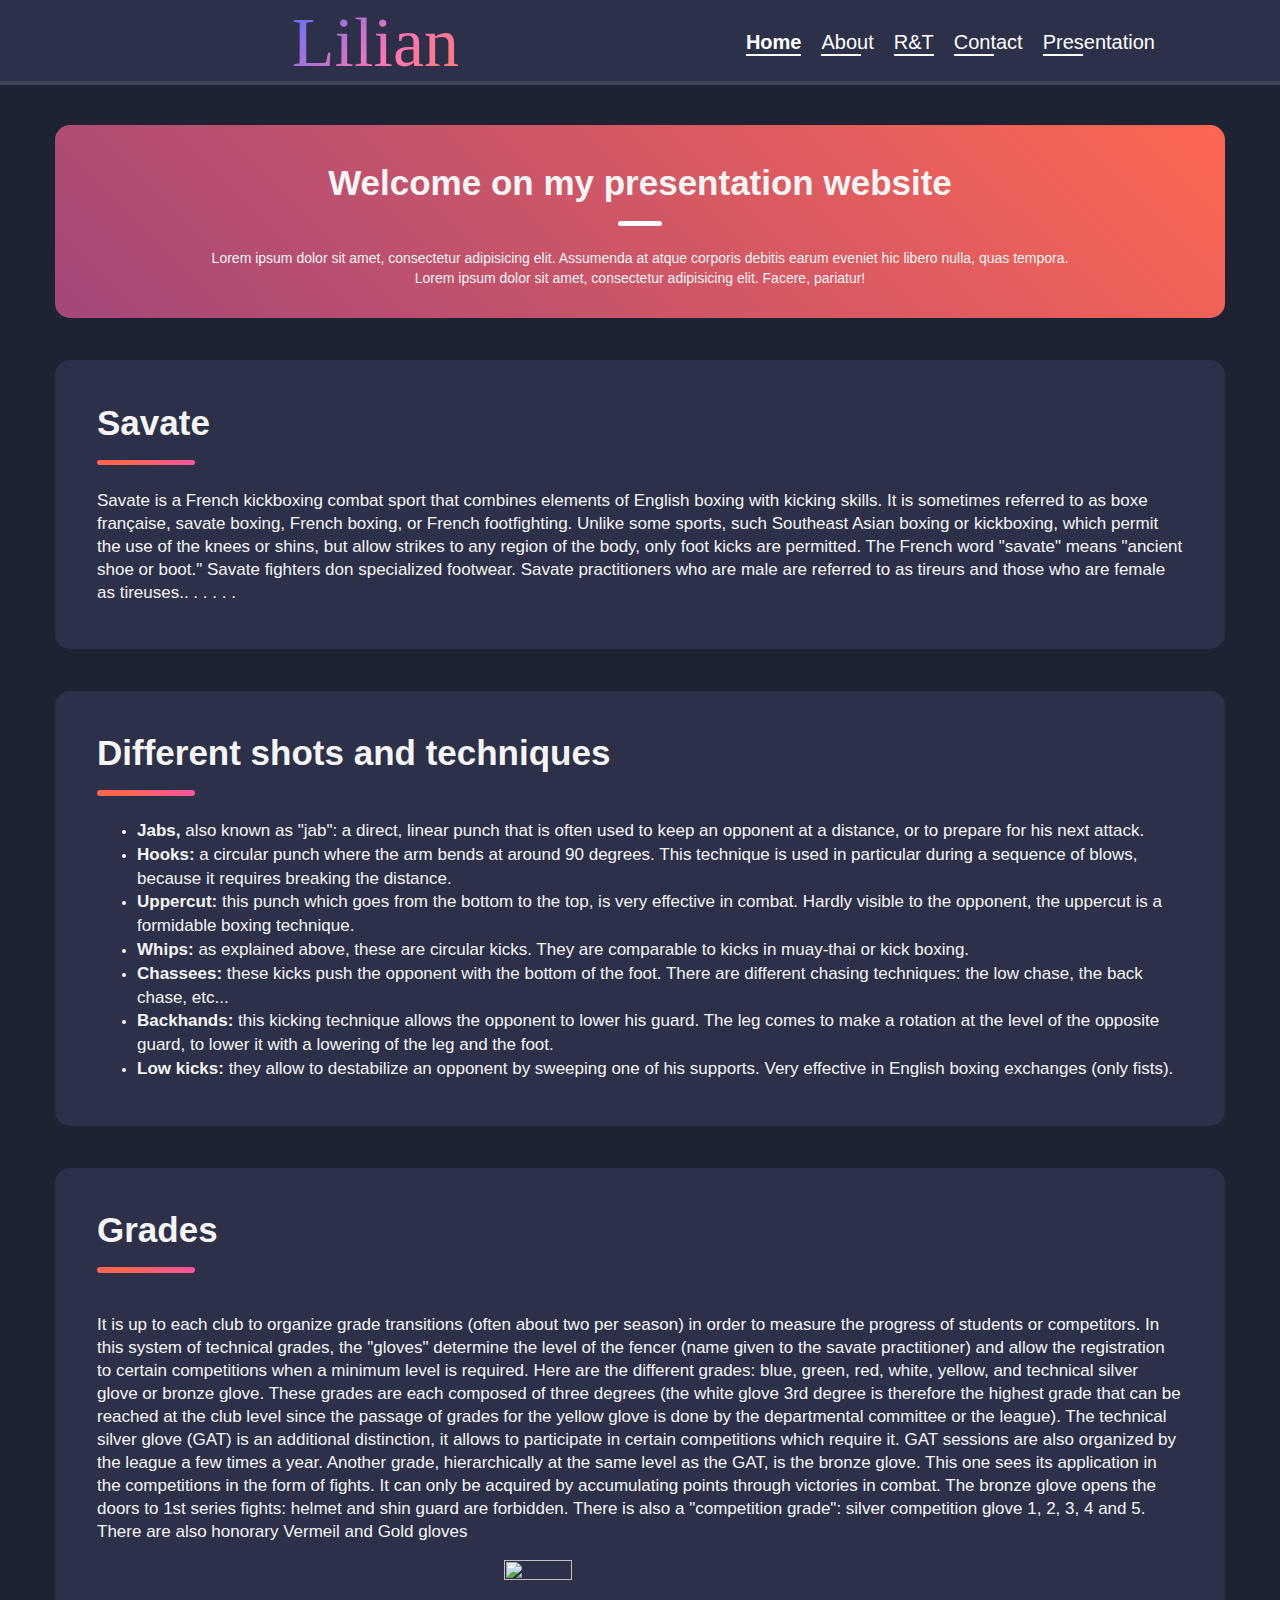
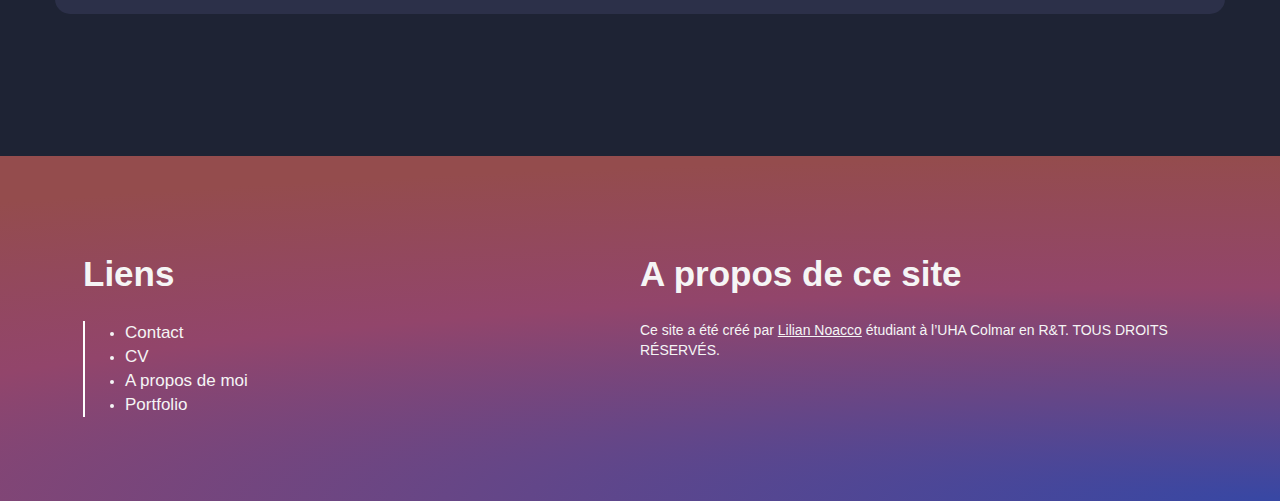
==== passion.html @ 74679b05 "push" ====
<!DOCTYPE html>
<html lang="fr-FR"><head><meta http-equiv="Content-Type" content="text/html; charset=UTF-8">
    <title>NOACCO LILIAN</title>

    <meta content="Lilian NOACCO" name="description">
    <meta content="Lilian, Noacco" name="keywords">
    <meta content="Lilian Noacco" name="author">
    <meta content="width=device-width, initial-scale=1.0" name="viewport">
    <!--website-favicon-->
    <link href="j'aiPasEncoreFaitL'icone" rel="icon">
    <!--style-->
    <link href="style.css" rel="stylesheet">

<body>
<!--Start Header -->
<header class="main-header">
    <section id="headerSection">
        <div class="inner-header">
            <div class="header-brand">
                <a class="brand-title" href="index.html">Lilian</a>
            </div>
            <input id="burger" class="burger-checkbox" type="checkbox">

            <label for="burger" class="nav-label">
                <span class="nav-span"></span>
                <span class="nav-span"></span>
                <span class="nav-span"></span>
            </label>
            <nav class="main-nav">
                <ul class="top-nav">
                    <li>
                        <div class="nav-elements"><a class="nav-link current" href="index.html">Home</a></div>
                    </li>
                    <li>
                        <div class="nav-elements"><a class="nav-link" href="#about">About</a></div>
                    </li>
                    <li>
                        <div class="nav-elements"><a class="nav-link" href="#why">R&T</a></div>
                    </li>
                    <li>
                        <div class="nav-elements"><a class="nav-link" href="#contact">Contact</a></div>
                    </li>
                    <li>
                        <div class="nav-elements"><a class="nav-link" href="passion.html">Presentation</a></div>
                    </li>
                    </li>
                </ul>
            </nav>
        </div>
    </section>
</header>
<!--End Header -->
<section id="page">
    <section id="top-page">
        <div class="container">
            <div class="pages-headers radius mr-tp-40">
                <div id="presentation" class="page-header">
                    <h1 class="page-header-title">Welcome on my presentation website</h1>
                    <div class="page-header-description">Lorem ipsum dolor sit amet, consectetur adipisicing elit. Assumenda at atque
                        corporis debitis earum eveniet hic libero nulla, quas tempora.
                        <br>Lorem ipsum dolor sit amet, consectetur adipisicing elit. Facere, pariatur!
                    </div>
                </div>
            </div>
        </div>
    </section>
    <section id="content-page">
        <div class="container">
            <div class="description radius">
                <div id="about" class="description-content">
                    <h1 class="under-title under-title-grad">Savate</h1>
                    <p>Savate is a French kickboxing combat sport that combines elements of English boxing with kicking skills. It is
                        sometimes referred to as boxe française, savate boxing, French boxing, or French footfighting. Unlike some sports,
                        such Southeast Asian boxing or kickboxing, which permit the use of the knees or shins, but allow strikes to any
                        region of the body, only foot kicks are permitted. The French word "savate" means "ancient shoe or boot." Savate
                        fighters don specialized footwear. Savate practitioners who are male are referred to as tireurs and those who are
                        female as tireuses.. . . . . . </p>
                </div>
            </div>
            <div class="description radius">
                <div id="why" class="description-content">
                    <h1 class="under-title under-title-grad">Different shots and techniques</h1>
                    <p>
                        <ul id="shotsAndTechs">
                    <li><a class="link-lite"><strong>Jabs,</strong> also known as "jab": a direct, linear punch that is often used to keep an opponent at a distance, or to prepare for his next attack.</a></li>
                    <li><a class="link-lite"><strong>Hooks:</strong>  a circular punch where the arm bends at around 90 degrees. This technique is used in particular during a sequence of blows, because it requires breaking the distance.</a></li>
                    <li><a class="link-lite"><strong>Uppercut:</strong>  this punch which goes from the bottom to the top, is very effective in combat. Hardly visible to the opponent, the uppercut is a formidable boxing technique.</a></li>
                    <li><a class="link-lite"><strong>Whips:</strong>  as explained above, these are circular kicks. They are comparable to kicks in muay-thai or kick boxing.</a></li>
                    <li><a class="link-lite"><strong>Chassees:</strong>  these kicks push the opponent with the bottom of the foot. There are different chasing techniques: the low chase, the back chase, etc...</a></li>
                    <li><a class="link-lite"><strong>Backhands:</strong>  this kicking technique allows the opponent to lower his guard. The leg comes to make a rotation at the level of the opposite guard, to lower it with a lowering of the leg and the foot.</a></li>
                    <li><a class="link-lite"><strong>Low kicks:</strong>  they allow to destabilize an opponent by sweeping one of his supports. Very effective in English boxing exchanges (only fists).</a></li>
                </ul>
                        </p>
                </div>
            </div>
            <div class="description radius">
                <div class="description-content">
                    <h1 class="under-title under-title-grad">Grades</h1>
                    <div id="centretoifdp">
                    <p>It is up to each club to organize grade transitions (often about two per season) in order to measure the progress of students or competitors. In this system of technical grades, the "gloves" determine the level of the fencer (name given to the savate practitioner) and allow the registration to certain competitions when a minimum level is required.
                        Here are the different grades: blue, green, red, white, yellow, and technical silver glove or bronze glove.
                        These grades are each composed of three degrees (the white glove 3rd degree is therefore the highest grade that can be reached at the club level since the passage of grades for the yellow glove is done by the departmental committee or the league). The technical silver glove (GAT) is an additional distinction, it allows to participate in certain competitions which require it. GAT sessions are also organized by the league a few times a year. Another grade, hierarchically at the same level as the GAT, is the bronze glove. This one sees its application in the competitions in the form of fights. It can only be acquired by accumulating points through victories in combat. The bronze glove opens the doors to 1st series fights: helmet and shin guard are forbidden.
                        There is also a "competition grade": silver competition glove 1, 2, 3, 4 and 5. There are also honorary Vermeil and Gold gloves</p>
                    <img id="grades" src="grades.jpg"></div>
                </div>
            </div>
        </div>
    </section>
</section>

<section id="separator-100"></section>
<footer class="footer">
    <div class="container flex">
        <div class="links"><h1>Liens</h1>
            <div class="fast-link">
                <ul class="fast-link-list">
                    <li><a href="https://lilian.noacco.fr/contact.html" class="link-lite">Contact</a></li>
                    <li><a href="https://lilian.noacco.fr/CV.html" class="link-lite">CV</a></li>
                    <li><a href="https://lilian.noacco.fr/about.html" class="link-lite">A propos de moi</a></li>
                    <li><a href="https://lilian.noacco.fr/portfolio.html" class="link-lite">Portfolio</a></li>
                </ul>
            </div>
        </div>
        <div class="about">
            <h1>A propos de ce site </h1>
            <span> Ce site a été créé par <u>Lilian Noacco</u> étudiant à l’UHA Colmar en R&T. TOUS DROITS RÉSERVÉS.</span>
        </div>
    </div>

</footer>
</body>
</html>
---- style.css ----
/*
    Author     : NOACCO Lilian
*/
:root {
    --color-primary: #fff;
    --color-body-background-color: #1e2334;
    --color-header-background-color: #2c3049;
    --gradient-dark-blue: linear-gradient(45deg, #333e80, #5f2f83);
    --color-dark-text: #f5f5f5;
    --color-text: #f5f5f5;
    --color-dark-orange: #ff7c6b;
    --color-dark-orange-rgb: 255, 124, 107;
    --color-orange: #fe6652;
    --color-light-pink: #f8549e;
    --color-pink: #f8549e;
    --color-light-white: #ffffff;
    --color-link: #5770ff;
    --color-white: #2c3049;
    --gradient-light-orange: linear-gradient(45deg, var(--color-orange), var(--color-orange) 30%, var(--color-pink));
    --gradient-radial-pink-orange: linear-gradient(45deg, rgba(251, 96, 168, 0.6), var(--color-orange) 100%);
    --gradient-dark-pink: linear-gradient(45deg, #be60a0, #be6472);
    --gradient-dark-pink-inverted: linear-gradient(-45deg, #be60a0, #be6472);
    --gradient-dark-radial: radial-gradient(ellipse 100% 100% at 50% 100%, #3747a4 0, #92456b 62%, #944c4d 100%);
}

/*Default css*/
body {
    background: #1e2334 no-repeat center center fixed;
    background-size: cover;
    margin: 0;
    display: flex;
    flex-direction: column;
    height: 100%;
}

html {
    font: 14px / 1.4 sans-serif;
    font-family: 'Poppins', sans-serif;
    font-weight: 400;
    color: var(--color-text);
    margin: 0;
    padding: 0;
    height: 100%;
}

* {
    box-sizing: border-box;
}
/*
###### Header section ######
 */

.header-brand {
    max-width: 1200px;
    margin-left: auto;
    margin-right: auto;
    position: relative;
    line-height: 85px;
    font-size: 70px;
}

.main-header {
    background-color: var(--color-header-background-color);
    padding: 0 20px;
    height: 85px;
    z-index: 99999;
    border-bottom: 4px solid rgba(255, 255, 255, 0.1);
}

#headerSection {
    box-sizing: border-box;
    color: var(--color-primary);
    font-size: 30px;
    max-height: 100%;
}

.brand-title {
    z-index: 6;
    font-family: 'Pacifico', cursive;
    width: auto;
    background: linear-gradient(135deg, #5770ff, #ff75b3 30%, #ff7c6b, #ff75b3, #5770ff 90%, #5770ff);
    background-size: 250%;
    -webkit-background-clip: text;
    -webkit-text-fill-color: transparent;
    transition: all 0.8s ease-in-out;
}

.brand-title:hover {
    z-index: 6;
    font-family: 'Pacifico', cursive;
    width: auto;
    cursor: pointer;
    background-position: 100%;
    -webkit-background-clip: text;
    -webkit-text-fill-color: transparent;
    transition: all 0.8s ease-in-out;
}

.inner-header {
    max-height: 100%;
    max-width: 1200px;
    width: calc(100% - 70px);
    margin-left: auto;
    margin-right: auto;
    display: flex;
    align-items: center;
    position: relative;

}

@media (min-width: 890px) {
    .main-nav {
        display: inline-flex;
        align-items: center;
        max-height: 100%;
        padding-right: 2em;
    }

    .nav-link {
        color: inherit;
        font-size: 20px;
        text-decoration: none;
        background: linear-gradient(0, var(--color-primary), var(--color-primary)) no-repeat 0 105%;
        background-size: 2em 3px;
        display: inline-block;
        position: relative;
        transition: background-size .3s;
    }

    .current {
        color: var(--color-primary);
        font-weight: 600;
        background-size: 100% 3px;
    }

    .nav-link:hover {
        color: var(--color-primary);
        font-size: 20px;
        text-decoration: none;
        background-size: 100% 3px;
    }

    .top-nav {
        width: auto;
        max-height: 100%;
    }

    .top-nav {
        list-style: none;
        margin: 0;
        display: flex;
        align-items: center;
        font-size: 0;
        height: 100%;
        max-width: 100%;
    }

    .top-nav > li {
        display: inline-block;
        vertical-align: bottom;
        flex: none;
    }

    ul {
        display: block;
        list-style-type: disc;
        margin-block-start: 1em;
        margin-block-end: 1em;
        margin-inline-start: 0;
        margin-inline-end: 0;
        padding-inline-start: 40px;
    }
}

@media (max-width: 890px) {
    .nav-link, .top-nav, .top-nav > li {
        width: 100%;
        display: block;
    }

    .inner-header {
        display: block;
    }
}

@media (max-width: 370px) {
    .header-brand {
        width: 100%;
        margin-right: auto;
        margin-left: 0;
        font-size: 57px;
    }

    .inner-header {
        width: 100%;
    }
}

.main-nav {
    display: inline-flex;
    align-items: center;
    max-height: 100%;
    padding-right: 2em;
}

.nav-link {
    color: inherit;
    font-size: 20px;
    text-decoration: none;
    background: linear-gradient(0, var(--color-primary), var(--color-primary)) no-repeat 0 105%;
    background-size: 2em 3px;
    display: inline-block;
    position: relative;
    transition: background-size .3s;
}


.current {
    font-weight: 600;
    background-size: 100% 3px;
}

.nav-link:hover {
    font-size: 20px;
    text-decoration: none;
    background-size: 100% 3px;
}

.burger-checkbox {
    display: none;
}

@media (max-width: 890px) {

    .burger-checkbox + .nav-label {
        position: fixed;
        top: 40px;
        right: 40px;
        height: 20px;
        width: 20px;
        z-index: 5;
    }

    .nav-span {
        position: absolute;
        width: 100%;
        height: 3px;
        top: 50%;
        margin-top: -3px;
        left: 0;
        display: block;
        background: var(--color-primary);
        transition: 0.5s;
    }

    .nav-span:first-child {
        top: 3px;
    }

    .nav-span:last-child {
        top: 16px;
    }

    .nav-label:hover {
        cursor: pointer;
    }

    .burger-checkbox:checked + .nav-label > .nav-span {
        opacity: 0;
        top: 50%;
    }

    .burger-checkbox:checked + .nav-label > .nav-span:first-child {
        opacity: 1;
        transform: rotate(405deg);
    }

    .burger-checkbox:checked + .nav-label > .nav-span:last-child {
        opacity: 1;
        transform: rotate(-405deg);
    }

    .burger-checkbox ~ nav {
        position: fixed;
        top: 0;
        left: 0;
        width: 100%;
        height: 85px;
        z-index: 3;
        transition: 0.5s;
        transition-delay: 0.5s;
        overflow: hidden;
    }

    .burger-checkbox ~ nav > ul {
        text-align: center;
        top: 35%;
        left: 20%;
        right: 20%;
    }

    .burger-checkbox ~ nav > ul > li {
        display: none;
        opacity: 0;
        transition: 0.5s;
        transition-delay: 0s;
    }

    .burger-checkbox ~ nav > ul > li > a {
        text-decoration: none;
        text-transform: uppercase;
        color: rgb(0, 0, 0);
        font-weight: 700;
        font-family: sans-serif;
        display: block;
        padding: 30px;
    }

    .burger-checkbox:checked ~ nav {
        height: 100%;
        transition-delay: 0s;
        background: var(--gradient-dark-radial);
    }

    .burger-checkbox:checked ~ nav > ul > li {
        display: inherit;
        opacity: 1;
        transition-delay: 0.5s;
    }

    .burger-checkbox:checked ~ .main-header {
        display: none;
        position: fixed;
        height: 100%;
        width: 100%;
    }

}

/*
###### header part ######
 */

.page-header {
    margin-bottom: 20px;
}

.page-header-title {
    text-align: center;
}

.page-header-description {
    text-align: center;
}

.page-header-title:after {
    background: var(--color-light-white);
    border-radius: 100rem;
    content: " ";
    display: block;
    height: .375rem;
    transition: width .3s;
    width: 3.125rem;
    will-change: width;
    margin-left: auto;
    margin-right: auto;
    margin-top: .375em;
}

.description {
    background-color: var(--color-white);
}

.description-content {
    padding: 1rem 2rem 2rem;
    margin: 3rem 1rem;
}

.nav-elements {
    height: 30px;
    font-size: 14px;
    text-align: center;
    padding-right: 10px;
    padding-left: 10px;
    align-items: center;
}

.leftPart {
    margin: 0 auto 0 1em;
    max-width: 60%;
    max-height: 80%;
    font-size: 15px;
    font-weight: 600;
    color: var(--color-primary);
}

.row {
    display: flex;
}

.col-33 {
    width: 33%;
}

.data-conf {
    padding-top: 15px;
    display: flex;
    align-items: center;
}

.conf {
    align-items: center;
    background: 0 0;
    border: .225rem solid #2f6cd5;
    color: #2f6cd5;
    display: inline-flex;
    justify-content: center;
    line-height: 1.25rem;
    padding: .25rem 1rem;
    transition: color .25s ease-out, background .1s ease-out;
    border-radius: 6px;
    font-size: 13px;
    letter-spacing: 0.5px;
    position: relative;
    margin: auto auto auto auto;
}

.conf:hover {
    background: #2f6cd5;
    color: var(--color-white);
}

.h1, h1 {
    font-size: 2.5rem
}

.h1-pad {
    margin: 0;
    padding: 1rem 0;
}

.h2, h2 {
    font-size: 2rem
}

.h3, h3 {
    font-size: 1.75rem
}

.h4, h4 {
    font-size: 1.5rem
}

.h5, h5 {
    font-size: 1.25rem
}

.h6, h6 {
    font-size: 1rem
}

.p, p {
    font-size: 17px;
    font-weight: 300;
    line-height: 23px;
}

a {
    color: #5770ff;
    cursor: pointer;
    text-decoration: none;
    transition: color .15s;
}

.bold {
    font-weight: bold;
}

.marge {
    margin: 1rem 0;
}

.button, .btn {
    border: 0;
    border-radius: 290394px;
    cursor: pointer;
    display: inline-block;
    font-size: 1rem;
    font-weight: 600;
    line-height: 2em;
    padding: .375rem 1.125rem;
    vertical-align: middle;
}

.no-marge {
    margin: 0;
}

#centretoifdp{
    display: flex;
    align-content: center;
    flex-wrap: wrap;
    justify-content: center;
}

#grades{
    width: 25%;
    height: 25%;
}

/*
###### about part ######
 */
.about-img {
    width: 13rem;
    height: 100%;
    float: right;
    margin: 2rem 2rem 2rem 3rem;
}

.about-desc p {
    text-align: justify;
}

@media (max-width: 510px) {
    .about-img {
        width: 90%;
        height: 90%;
        float: none;
        margin: 3rem auto auto 1rem;
    }
}

.lab {
}

.data {
    width: 100%;
    padding-right: 4vh;
}

.data-msg {
    width: 100%;
    padding-right: 4vh;
}

.message {
    width: 100px;
}


.grid-container-2 {
}

.grid-container-3 {
    grid-area: container-3;
}

.grid-container-1, .grid-container-2, .grid-container-3 {
    grid-template-columns: auto auto;
}

@media (max-width: 890px) {
    .lab {
        width: 100%;
    }

    .row {
        display: inherit;
    }

    .grid-container {
        display: block;
    }

    .grid-container-1 {
        height: 100%;
        margin-bottom: 2rem;
    }

    .data {
        padding-right: 0;
    }
}

input, select, textarea {
    padding: 8px;
    border: 1px solid #ccc;
    border-radius: 4px;
    resize: vertical;
}

input[type=text], input[type=email], input[type=tel], select, textarea {
    width: 100%;
}

@media print {
    footer {
        display: none;
    }

    header {
        display: none;
    }

    div, a, img {
        page-break-after: auto;
    }
}

.pages-headers {
    background: var(--gradient-radial-pink-orange);
    padding: 10px;
}

/*
###### footer ######
 */

.about {
    vertical-align: top;
    height: 100%;
    width: 50%;
}

.links {
    vertical-align: top;
    height: 100%;
    width: 50%;
    padding-left: 2rem;
}

.fast-link {
    border-left: .15rem solid white;
}


@media (max-width: 890px) {
    .about {
        width: 100%;
        text-align: center;
    }

    .links {
        width: 100%;
    }

    .links > h1 {
        text-align: center;
    }

    .footerMedias {
        align-items: center;
        display: flex;
        justify-content: space-between;
        width: 100%;
        padding: 0;
    }

    .socialMedias > a {
        margin: auto;
    }
}

footer {
    margin-top: auto;
    width: 100%;
    padding: 70px 0 70px;
    background: var(--gradient-dark-radial);
    background-size: 200%;
    animation: footer 10s;
    animation-iteration-count: infinite;
}

/* General */

.container {
    max-width: 1200px;
    width: 100%;
    padding-right: 15px;
    padding-left: 15px;
    margin-right: auto;
    margin-left: auto;
}

.flex {
    display: flex;
    flex-wrap: wrap;
}

#separator-100 {
    margin: 50px 0 50px;
}

.link-lite {
    color: inherit;
    font-size: 17px;
}

.mr-tp-40 {
    margin-top: 40px !important;
}

.mr-tp-50 {
    margin-top: 50px !important;
}

.mr-tp-75 {
    margin-top: 75px !important;
}

.radius {
    border-radius: 15px;
}

.under-title:after {
    background: var(--color-light-white);
    border-radius: 100rem;
    content: " ";
    display: block;
    height: 0.375rem;
    transition: width .3s;
    width: 7rem;
    will-change: width;
    margin-top: 0.375em;
}

.under-title-center:after {
    margin-left: auto;
    margin-right: auto;
}

.under-title-grad:after {
    background: var(--gradient-light-orange);
}

@keyframes footer {
    from {
        background-position: 0;
    }
    50% {
        background-position: 100%
    }
    to {
        background-position: 0;
    }
}

@keyframes footer-rotate {
    from {
        background-position: 0;
    }
    50% {
        background-position: 100%
    }
    to {
        background-position: 0;
    }
}

::-webkit-scrollbar {
    width: 9px !important;
    height: 5px !important;
    background-color: #2d3238 !important;
    z-index: 2000;
}

::-webkit-scrollbar-thumb {
    border-radius: 7px;
    background-image: linear-gradient(120deg, var(--color-orange) 0%, var(--color-pink) 100%) !important;
    z-index: 2000;
}
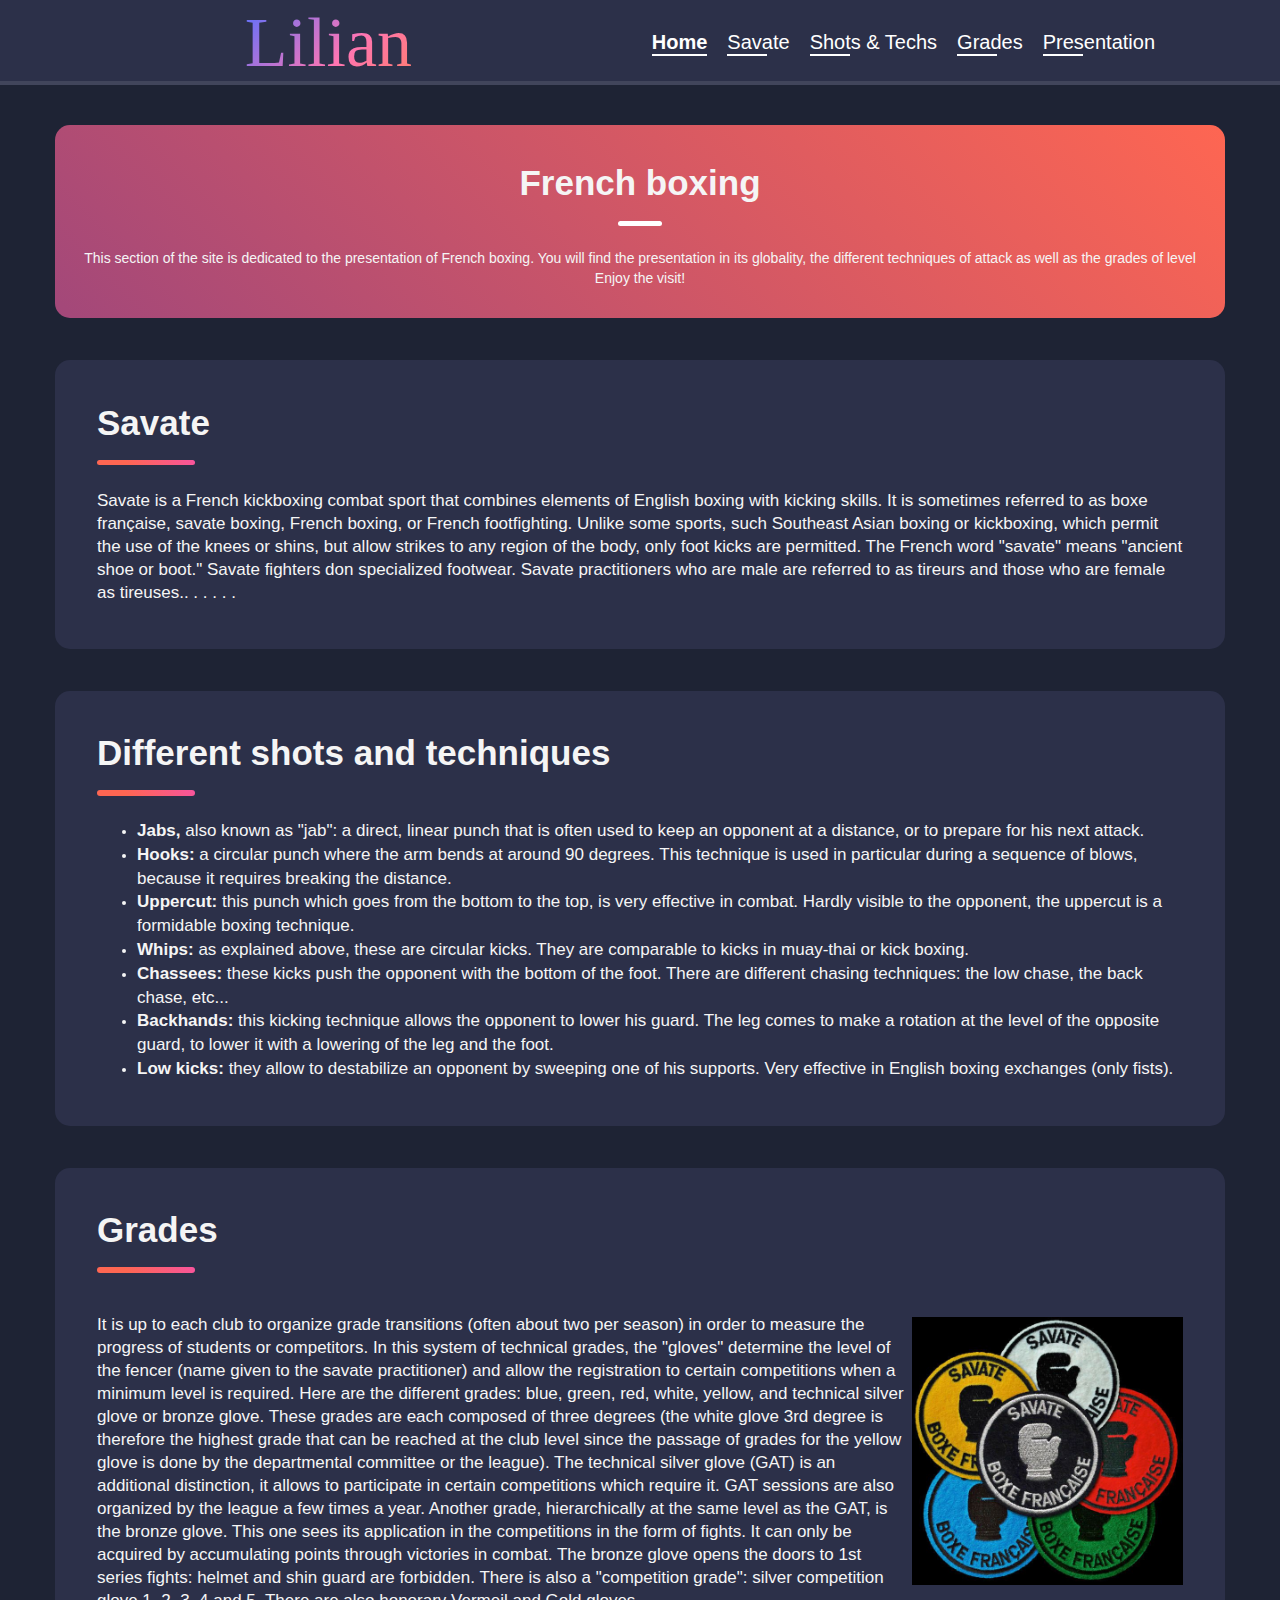
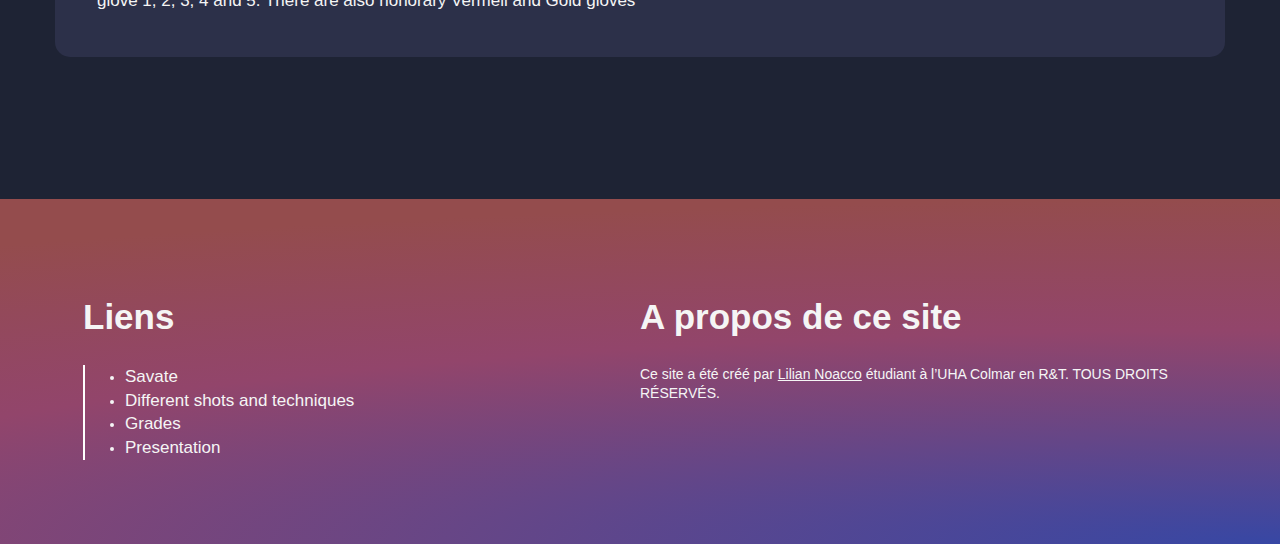
==== commit f4b25d37: "push" ====
--- a/passion.html
+++ b/passion.html
@@ -32,16 +32,16 @@
                         <div class="nav-elements"><a class="nav-link current" href="index.html">Home</a></div>
                     </li>
                     <li>
-                        <div class="nav-elements"><a class="nav-link" href="#about">About</a></div>
+                        <div class="nav-elements"><a class="nav-link" href="#what">Savate</a></div>
                     </li>
                     <li>
-                        <div class="nav-elements"><a class="nav-link" href="#why">R&T</a></div>
+                        <div class="nav-elements"><a class="nav-link" href="#tech">Shots & Techs</a></div>
                     </li>
                     <li>
-                        <div class="nav-elements"><a class="nav-link" href="#contact">Contact</a></div>
+                        <div class="nav-elements"><a class="nav-link" href="#grade">Grades</a></div>
                     </li>
                     <li>
-                        <div class="nav-elements"><a class="nav-link" href="passion.html">Presentation</a></div>
+                        <div class="nav-elements"><a class="nav-link" href="index.html">Presentation</a></div>
                     </li>
                     </li>
                 </ul>
@@ -55,10 +55,10 @@
         <div class="container">
             <div class="pages-headers radius mr-tp-40">
                 <div id="presentation" class="page-header">
-                    <h1 class="page-header-title">Welcome on my presentation website</h1>
-                    <div class="page-header-description">Lorem ipsum dolor sit amet, consectetur adipisicing elit. Assumenda at atque
-                        corporis debitis earum eveniet hic libero nulla, quas tempora.
-                        <br>Lorem ipsum dolor sit amet, consectetur adipisicing elit. Facere, pariatur!
+                    <h1 class="page-header-title">French boxing</h1>
+                    <div class="page-header-description">This section of the site is dedicated to the presentation of French boxing.
+                        You will find the presentation in its globality, the different techniques of attack as well as the grades of level
+                        <br>Enjoy the visit!
                     </div>
                 </div>
             </div>
@@ -67,7 +67,7 @@
     <section id="content-page">
         <div class="container">
             <div class="description radius">
-                <div id="about" class="description-content">
+                <div id="what" class="description-content">
                     <h1 class="under-title under-title-grad">Savate</h1>
                     <p>Savate is a French kickboxing combat sport that combines elements of English boxing with kicking skills. It is
                         sometimes referred to as boxe française, savate boxing, French boxing, or French footfighting. Unlike some sports,
@@ -78,7 +78,8 @@
                 </div>
             </div>
             <div class="description radius">
-                <div id="why" class="description-content">
+                <div id="tech"
+                     class="description-content">
                     <h1 class="under-title under-title-grad">Different shots and techniques</h1>
                     <p>
                         <ul id="shotsAndTechs">
@@ -90,14 +91,14 @@
                     <li><a class="link-lite"><strong>Backhands:</strong>  this kicking technique allows the opponent to lower his guard. The leg comes to make a rotation at the level of the opposite guard, to lower it with a lowering of the leg and the foot.</a></li>
                     <li><a class="link-lite"><strong>Low kicks:</strong>  they allow to destabilize an opponent by sweeping one of his supports. Very effective in English boxing exchanges (only fists).</a></li>
                 </ul>
-                        </p>
+                    </p>
                 </div>
             </div>
             <div class="description radius">
-                <div class="description-content">
+                <div id="grade" class="description-content">
                     <h1 class="under-title under-title-grad">Grades</h1>
-                    <div id="centretoifdp">
-                    <p>It is up to each club to organize grade transitions (often about two per season) in order to measure the progress of students or competitors. In this system of technical grades, the "gloves" determine the level of the fencer (name given to the savate practitioner) and allow the registration to certain competitions when a minimum level is required.
+                    <div id="idFlex">
+                    <p id="blc">It is up to each club to organize grade transitions (often about two per season) in order to measure the progress of students or competitors. In this system of technical grades, the "gloves" determine the level of the fencer (name given to the savate practitioner) and allow the registration to certain competitions when a minimum level is required.
                         Here are the different grades: blue, green, red, white, yellow, and technical silver glove or bronze glove.
                         These grades are each composed of three degrees (the white glove 3rd degree is therefore the highest grade that can be reached at the club level since the passage of grades for the yellow glove is done by the departmental committee or the league). The technical silver glove (GAT) is an additional distinction, it allows to participate in certain competitions which require it. GAT sessions are also organized by the league a few times a year. Another grade, hierarchically at the same level as the GAT, is the bronze glove. This one sees its application in the competitions in the form of fights. It can only be acquired by accumulating points through victories in combat. The bronze glove opens the doors to 1st series fights: helmet and shin guard are forbidden.
                         There is also a "competition grade": silver competition glove 1, 2, 3, 4 and 5. There are also honorary Vermeil and Gold gloves</p>
@@ -114,10 +115,10 @@
         <div class="links"><h1>Liens</h1>
             <div class="fast-link">
                 <ul class="fast-link-list">
-                    <li><a href="https://lilian.noacco.fr/contact.html" class="link-lite">Contact</a></li>
-                    <li><a href="https://lilian.noacco.fr/CV.html" class="link-lite">CV</a></li>
-                    <li><a href="https://lilian.noacco.fr/about.html" class="link-lite">A propos de moi</a></li>
-                    <li><a href="https://lilian.noacco.fr/portfolio.html" class="link-lite">Portfolio</a></li>
+                    <li><a href="#what" class="link-lite">Savate</a></li>
+                    <li><a href="#tech" class="link-lite">Different shots and techniques</a></li>
+                    <li><a href="#grade" class="link-lite">Grades</a></li>
+                    <li><a href="index.html" class="link-lite">Presentation</a></li>
                 </ul>
             </div>
         </div>
--- a/style.css
+++ b/style.css
@@ -1,6 +1,3 @@
-/*
-    Author     : NOACCO Lilian
-*/
 :root {
     --color-primary: #fff;
     --color-body-background-color: #1e2334;
@@ -23,7 +20,6 @@
     --gradient-dark-radial: radial-gradient(ellipse 100% 100% at 50% 100%, #3747a4 0, #92456b 62%, #944c4d 100%);
 }
 
-/*Default css*/
 body {
     background: #1e2334 no-repeat center center fixed;
     background-size: cover;
@@ -46,9 +42,6 @@
 * {
     box-sizing: border-box;
 }
-/*
-###### Header section ######
- */
 
 .header-brand {
     max-width: 1200px;
@@ -336,10 +329,6 @@
     }
 
 }
-
-/*
-###### header part ######
- */
 
 .page-header {
     margin-bottom: 20px;
@@ -385,58 +374,8 @@
     align-items: center;
 }
 
-.leftPart {
-    margin: 0 auto 0 1em;
-    max-width: 60%;
-    max-height: 80%;
-    font-size: 15px;
-    font-weight: 600;
-    color: var(--color-primary);
-}
-
-.row {
-    display: flex;
-}
-
-.col-33 {
-    width: 33%;
-}
-
-.data-conf {
-    padding-top: 15px;
-    display: flex;
-    align-items: center;
-}
-
-.conf {
-    align-items: center;
-    background: 0 0;
-    border: .225rem solid #2f6cd5;
-    color: #2f6cd5;
-    display: inline-flex;
-    justify-content: center;
-    line-height: 1.25rem;
-    padding: .25rem 1rem;
-    transition: color .25s ease-out, background .1s ease-out;
-    border-radius: 6px;
-    font-size: 13px;
-    letter-spacing: 0.5px;
-    position: relative;
-    margin: auto auto auto auto;
-}
-
-.conf:hover {
-    background: #2f6cd5;
-    color: var(--color-white);
-}
-
 .h1, h1 {
     font-size: 2.5rem
-}
-
-.h1-pad {
-    margin: 0;
-    padding: 1rem 0;
 }
 
 .h2, h2 {
@@ -470,14 +409,6 @@
     cursor: pointer;
     text-decoration: none;
     transition: color .15s;
-}
-
-.bold {
-    font-weight: bold;
-}
-
-.marge {
-    margin: 1rem 0;
 }
 
 .button, .btn {
@@ -492,11 +423,7 @@
     vertical-align: middle;
 }
 
-.no-marge {
-    margin: 0;
-}
-
-#centretoifdp{
+#idFlex{
     display: flex;
     align-content: center;
     flex-wrap: wrap;
@@ -506,58 +433,12 @@
 #grades{
     width: 25%;
     height: 25%;
-}
-
-/*
-###### about part ######
- */
-.about-img {
-    width: 13rem;
-    height: 100%;
-    float: right;
-    margin: 2rem 2rem 2rem 3rem;
-}
-
-.about-desc p {
-    text-align: justify;
-}
-
-@media (max-width: 510px) {
-    .about-img {
-        width: 90%;
-        height: 90%;
-        float: none;
-        margin: 3rem auto auto 1rem;
-    }
-}
-
-.lab {
-}
-
-.data {
-    width: 100%;
-    padding-right: 4vh;
-}
-
-.data-msg {
-    width: 100%;
-    padding-right: 4vh;
-}
-
-.message {
-    width: 100px;
-}
-
-
-.grid-container-2 {
-}
-
-.grid-container-3 {
-    grid-area: container-3;
-}
-
-.grid-container-1, .grid-container-2, .grid-container-3 {
-    grid-template-columns: auto auto;
+    margin-top: 1.5em;
+}
+
+#blc{
+    flex-basis: calc(75% - 5px);
+    margin-right: 5px;
 }
 
 @media (max-width: 890px) {
@@ -613,10 +494,6 @@
     padding: 10px;
 }
 
-/*
-###### footer ######
- */
-
 .about {
     vertical-align: top;
     height: 100%;
@@ -634,7 +511,6 @@
     border-left: .15rem solid white;
 }
 
-
 @media (max-width: 890px) {
     .about {
         width: 100%;
@@ -647,18 +523,6 @@
 
     .links > h1 {
         text-align: center;
-    }
-
-    .footerMedias {
-        align-items: center;
-        display: flex;
-        justify-content: space-between;
-        width: 100%;
-        padding: 0;
-    }
-
-    .socialMedias > a {
-        margin: auto;
     }
 }
 
@@ -672,8 +536,6 @@
     animation-iteration-count: infinite;
 }
 
-/* General */
-
 .container {
     max-width: 1200px;
     width: 100%;
@@ -698,15 +560,7 @@
 }
 
 .mr-tp-40 {
-    margin-top: 40px !important;
-}
-
-.mr-tp-50 {
-    margin-top: 50px !important;
-}
-
-.mr-tp-75 {
-    margin-top: 75px !important;
+    margin-top: 40px;
 }
 
 .radius {
@@ -759,9 +613,9 @@
 }
 
 ::-webkit-scrollbar {
-    width: 9px !important;
-    height: 5px !important;
-    background-color: #2d3238 !important;
+    width: 9px;
+    height: 5px;
+    background-color: #2d3238;
     z-index: 2000;
 }
 
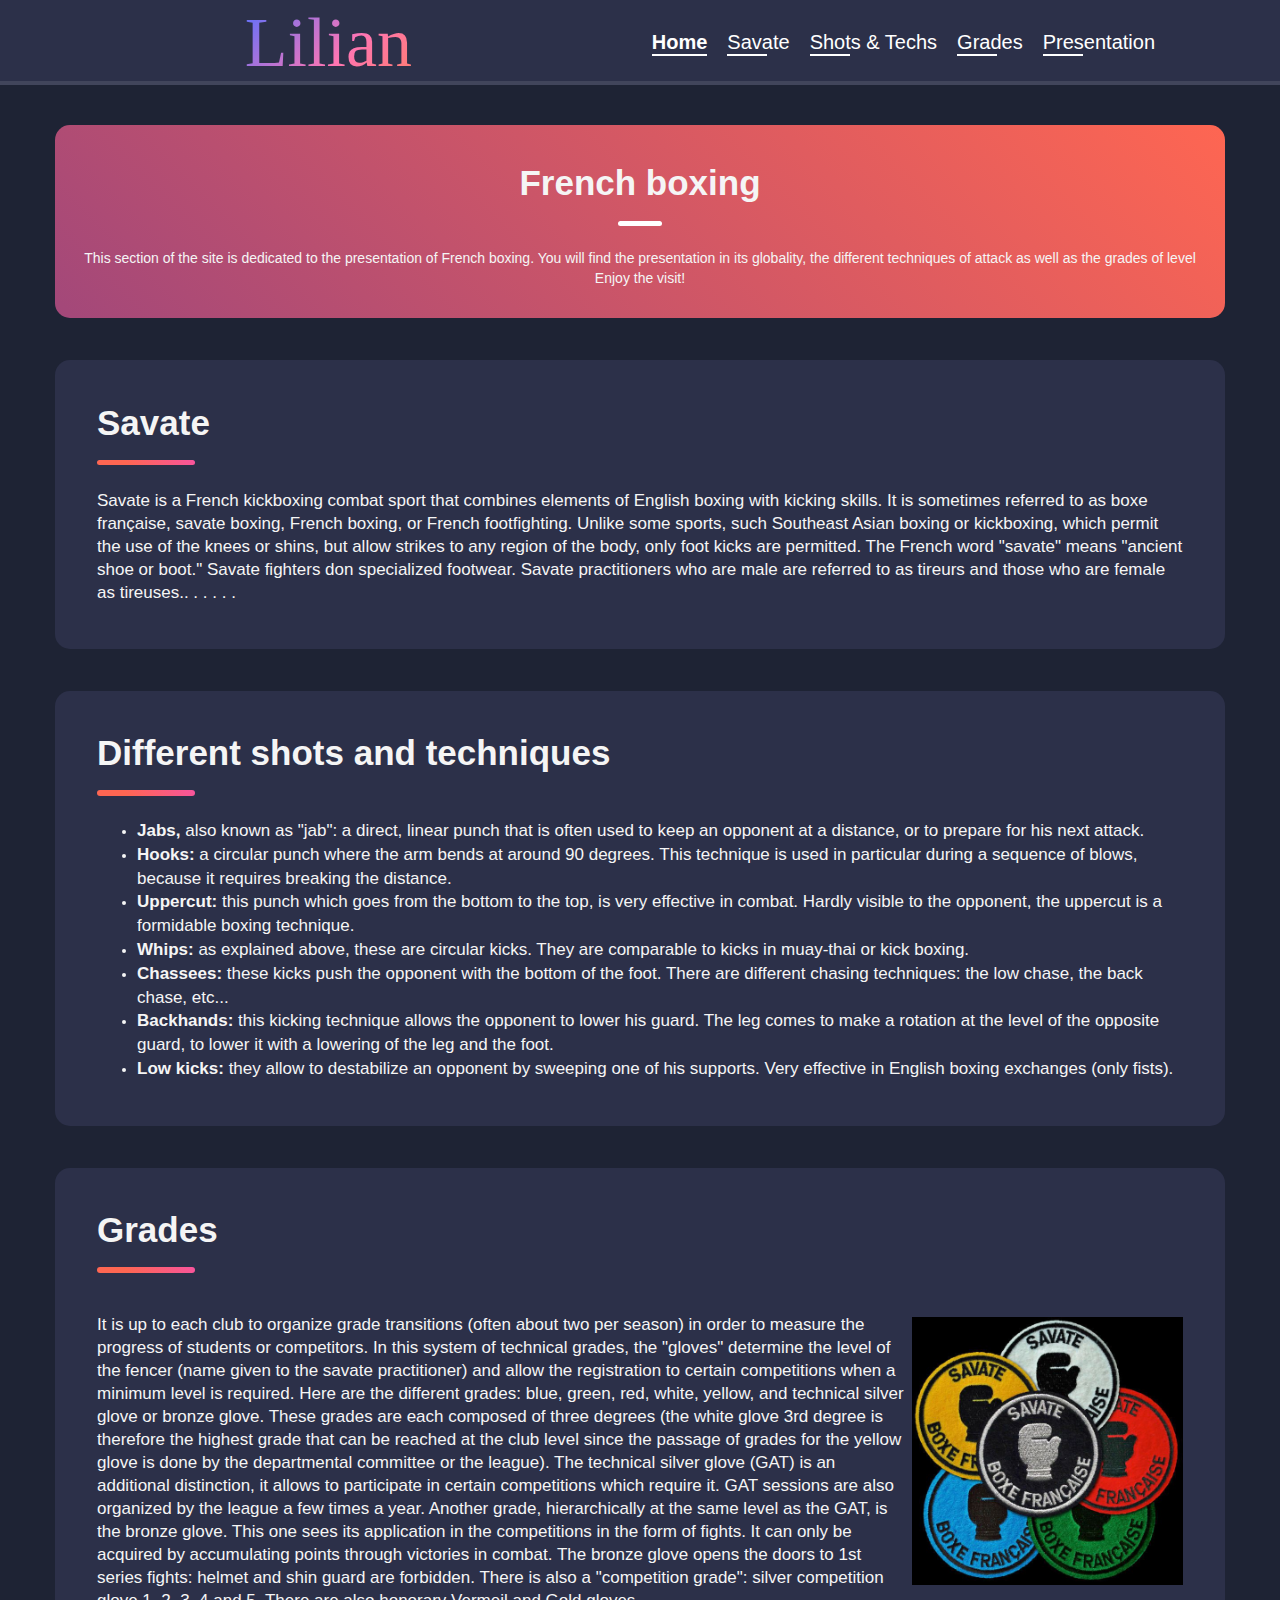
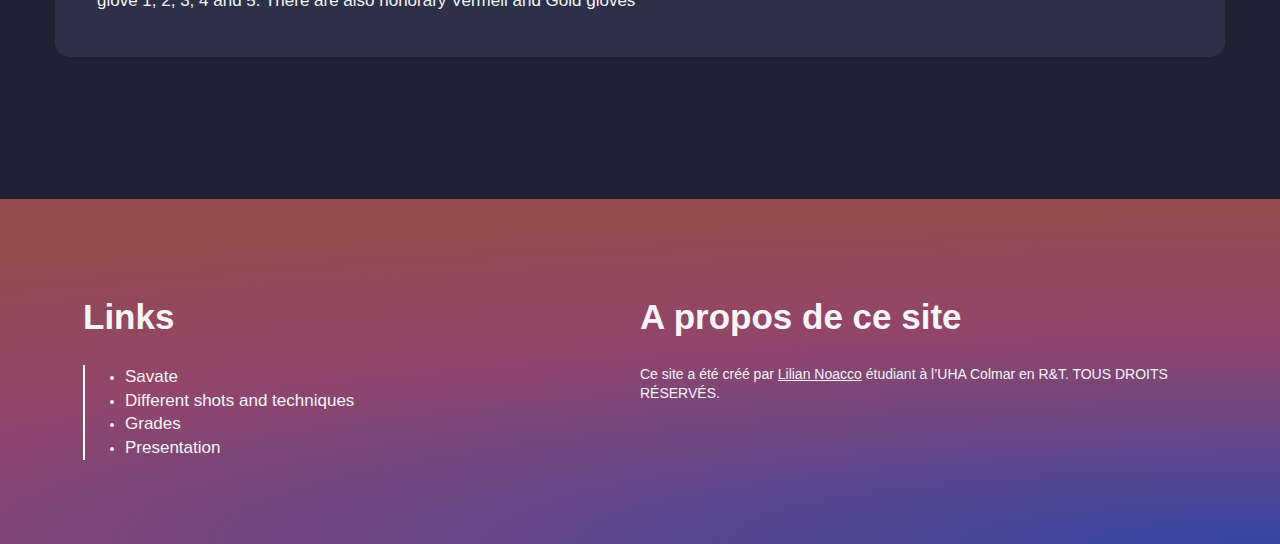
==== commit 19153787: "push" ====
--- a/passion.html
+++ b/passion.html
@@ -112,7 +112,7 @@
 <section id="separator-100"></section>
 <footer class="footer">
     <div class="container flex">
-        <div class="links"><h1>Liens</h1>
+        <div class="links"><h1>Links</h1>
             <div class="fast-link">
                 <ul class="fast-link-list">
                     <li><a href="#what" class="link-lite">Savate</a></li>
